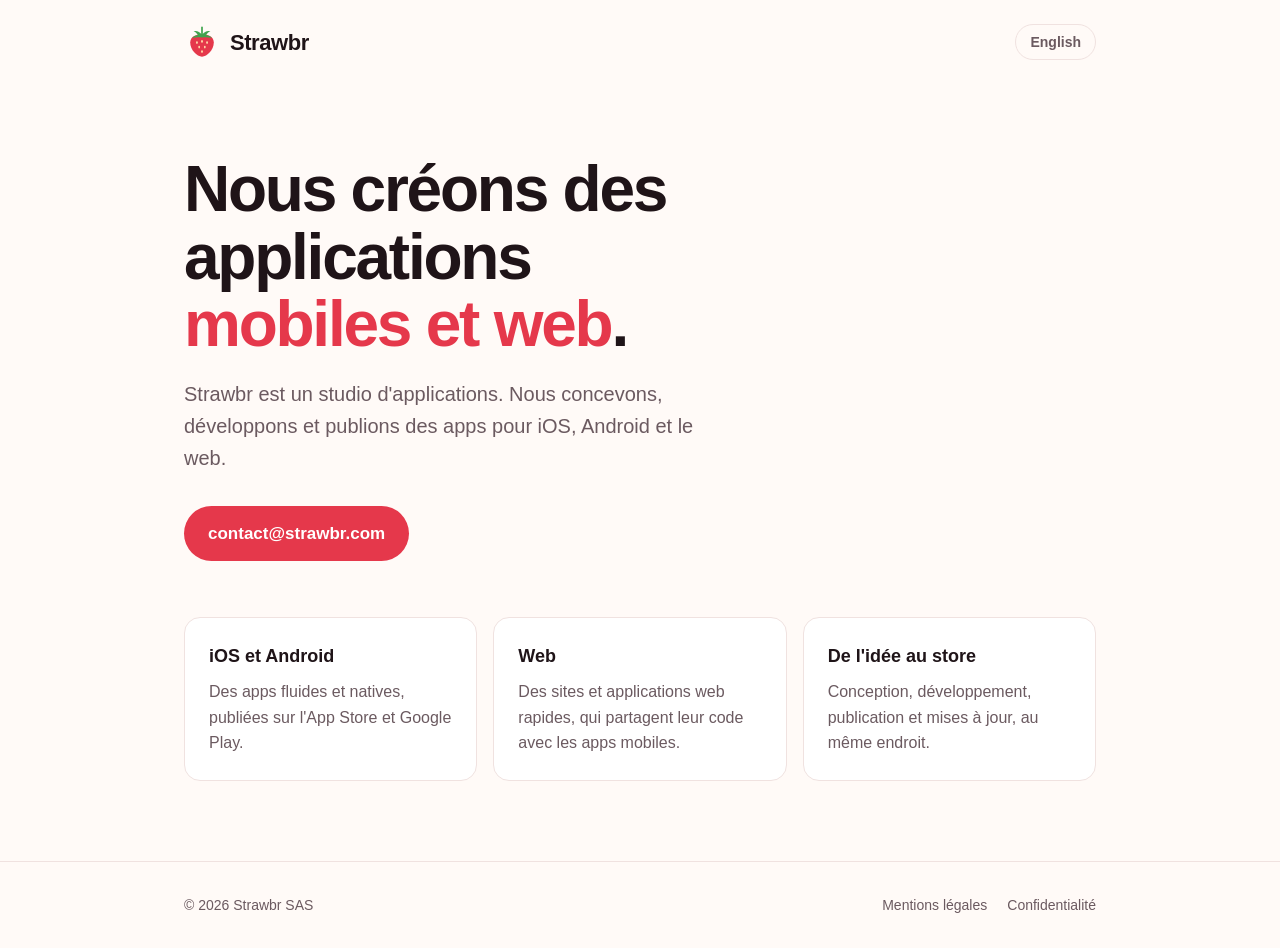
==== fr/index.html @ 4a1f8c60 "Add French version of the website French home page (/fr/), legal notice (/fr/mentions-legales/) and " ====
<!doctype html>
<html lang="fr">
  <head>
    <meta charset="utf-8" />
    <meta name="viewport" content="width=device-width, initial-scale=1" />
    <title>Strawbr — Applications mobiles et web</title>
    <meta name="description" content="Strawbr conçoit et développe des applications mobiles et web." />
    <link rel="icon" href="/assets/logo.svg" type="image/svg+xml" />
    <link rel="stylesheet" href="/assets/styles.css" />
    <link rel="alternate" hreflang="en" href="https://strawbr.com/" />
    <link rel="alternate" hreflang="fr" href="https://strawbr.com/fr/" />
  </head>
  <body>
    <header class="site-header">
      <div class="container">
        <a class="brand" href="/fr/"><img src="/assets/logo.svg" alt="" />Strawbr</a>
        <a class="language-switch" href="/" hreflang="en" lang="en">English</a>
      </div>
    </header>

    <main class="container">
      <section class="hero">
        <h1>Nous créons des applications <span>mobiles et web</span>.</h1>
        <p>Strawbr est un studio d'applications. Nous concevons, développons et publions des apps pour iOS, Android et le web.</p>
        <a class="button" href="mailto:contact@strawbr.com">contact@strawbr.com</a>
      </section>

      <ul class="services">
        <li>
          <h2>iOS et Android</h2>
          <p>Des apps fluides et natives, publiées sur l'App Store et Google Play.</p>
        </li>
        <li>
          <h2>Web</h2>
          <p>Des sites et applications web rapides, qui partagent leur code avec les apps mobiles.</p>
        </li>
        <li>
          <h2>De l'idée au store</h2>
          <p>Conception, développement, publication et mises à jour, au même endroit.</p>
        </li>
      </ul>
    </main>

    <footer class="site-footer">
      <div class="container">
        <span>© 2026 Strawbr SAS</span>
        <nav>
          <a href="/fr/mentions-legales/">Mentions légales</a>
          <a href="/fr/confidentialite/">Confidentialité</a>
        </nav>
      </div>
    </footer>
  </body>
</html>
---- assets/styles.css ----
:root {
  --color-background: #fffaf7;
  --color-surface: #ffffff;
  --color-ink: #1f1418;
  --color-ink-muted: #6b5a60;
  --color-border: #f0e2e0;
  --color-accent: #e5384b;
  --color-accent-soft: #fde8ea;

  --font-body: -apple-system, BlinkMacSystemFont, "Segoe UI", Roboto, "Helvetica Neue", Arial, sans-serif;
  --max-width-page: 960px;
  --max-width-text: 680px;
  --radius-card: 16px;
}

@media (prefers-color-scheme: dark) {
  :root {
    --color-background: #161013;
    --color-surface: #211a1d;
    --color-ink: #f7eef0;
    --color-ink-muted: #b3a2a8;
    --color-border: #33282c;
    --color-accent: #ff5a6c;
    --color-accent-soft: #3a1d23;
  }
}

*,
*::before,
*::after {
  box-sizing: border-box;
}

html {
  -webkit-text-size-adjust: 100%;
}

body {
  margin: 0;
  min-height: 100vh;
  display: flex;
  flex-direction: column;
  background: var(--color-background);
  color: var(--color-ink);
  font-family: var(--font-body);
  font-size: 17px;
  line-height: 1.6;
}

a {
  color: var(--color-accent);
}

.container {
  width: 100%;
  max-width: var(--max-width-page);
  margin: 0 auto;
  padding: 0 24px;
}

/* Header */

.site-header {
  padding: 24px 0;
}

.site-header .container {
  display: flex;
  align-items: center;
  justify-content: space-between;
  gap: 16px;
}

.language-switch {
  padding: 6px 14px;
  border: 1px solid var(--color-border);
  border-radius: 999px;
  color: var(--color-ink-muted);
  font-size: 14px;
  font-weight: 600;
  text-decoration: none;
}

.language-switch:hover {
  color: var(--color-ink);
  border-color: var(--color-ink-muted);
}

.brand {
  display: inline-flex;
  align-items: center;
  gap: 10px;
  color: var(--color-ink);
  font-size: 22px;
  font-weight: 700;
  letter-spacing: -0.02em;
  text-decoration: none;
}

.brand img {
  width: 36px;
  height: 36px;
}

main {
  flex: 1;
}

/* Home */

.hero {
  padding: 72px 0 56px;
}

.hero h1 {
  max-width: 14ch;
  margin: 0 0 20px;
  font-size: clamp(40px, 7vw, 64px);
  line-height: 1.05;
  letter-spacing: -0.035em;
}

.hero h1 span {
  color: var(--color-accent);
}

.hero p {
  max-width: 34rem;
  margin: 0 0 32px;
  color: var(--color-ink-muted);
  font-size: 20px;
}

.button {
  display: inline-block;
  padding: 14px 24px;
  border-radius: 999px;
  background: var(--color-accent);
  color: #ffffff;
  font-weight: 600;
  text-decoration: none;
}

.button:hover {
  filter: brightness(1.08);
}

.services {
  display: grid;
  grid-template-columns: repeat(auto-fit, minmax(240px, 1fr));
  gap: 16px;
  margin: 0 0 80px;
  padding: 0;
  list-style: none;
}

.services li {
  padding: 24px;
  border: 1px solid var(--color-border);
  border-radius: var(--radius-card);
  background: var(--color-surface);
}

.services h2 {
  margin: 0 0 8px;
  font-size: 18px;
}

.services p {
  margin: 0;
  color: var(--color-ink-muted);
  font-size: 16px;
}

/* Legal pages */

.legal {
  max-width: var(--max-width-text);
  padding: 32px 0 80px;
}

.legal h1 {
  margin: 0 0 8px;
  font-size: clamp(32px, 5vw, 44px);
  line-height: 1.15;
  letter-spacing: -0.03em;
}

.legal .updated {
  margin: 0 0 40px;
  color: var(--color-ink-muted);
}

.legal h2 {
  margin: 40px 0 12px;
  font-size: 22px;
  letter-spacing: -0.01em;
}

.legal address {
  font-style: normal;
}

.legal .summary {
  padding: 20px 24px;
  border-radius: var(--radius-card);
  background: var(--color-accent-soft);
}

/* Footer */

.site-footer {
  padding: 32px 0;
  border-top: 1px solid var(--color-border);
  color: var(--color-ink-muted);
  font-size: 14px;
}

.site-footer .container {
  display: flex;
  flex-wrap: wrap;
  justify-content: space-between;
  gap: 12px;
}

.site-footer nav {
  display: flex;
  gap: 20px;
}

.site-footer a {
  color: var(--color-ink-muted);
  text-decoration: none;
}

.site-footer a:hover {
  color: var(--color-ink);
  text-decoration: underline;
}
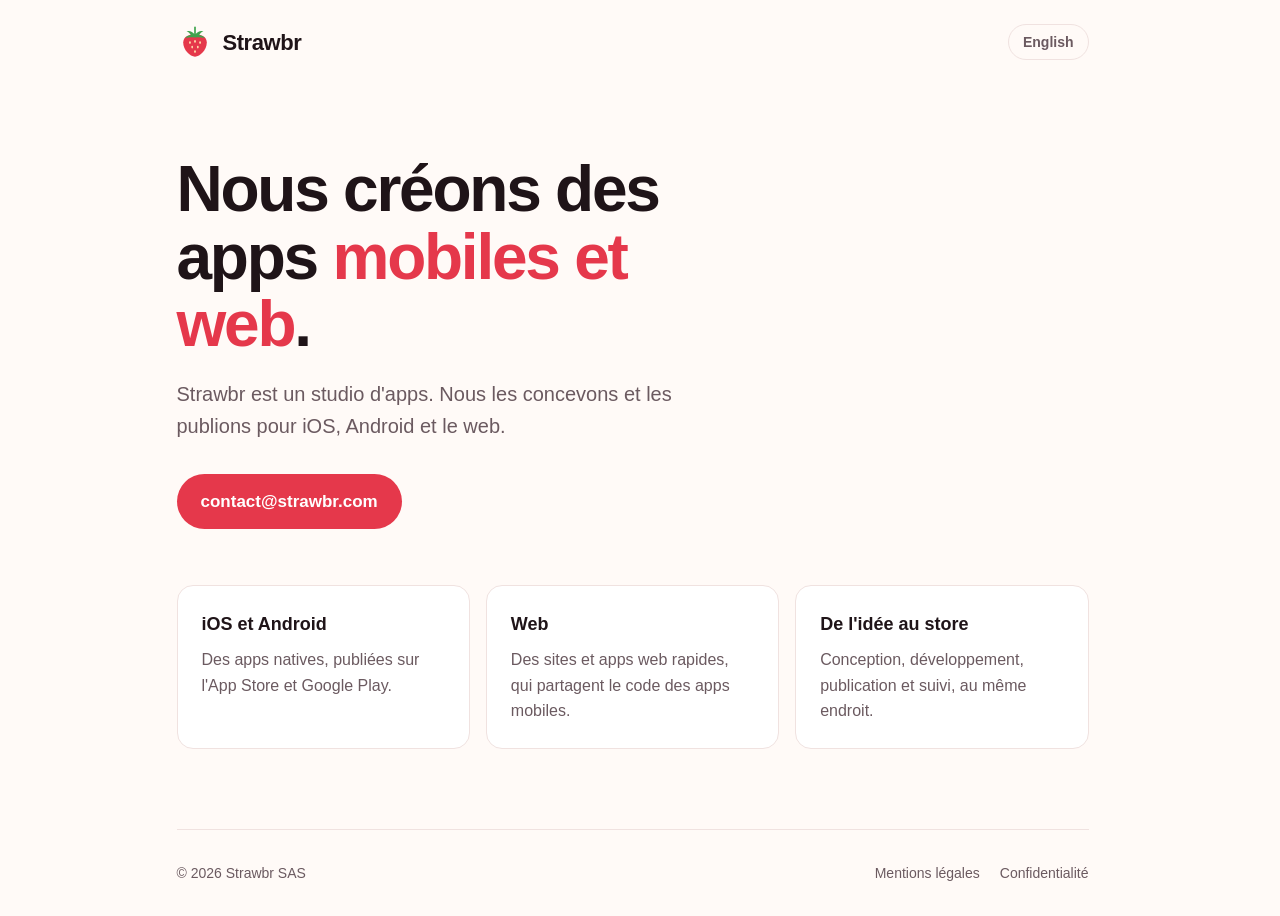
==== commit 85f92b4a: "Keep English and French home pages the same height The French hero title and text wrapped onto more " ====
--- a/fr/index.html
+++ b/fr/index.html
@@ -20,23 +20,23 @@
 
     <main class="container">
       <section class="hero">
-        <h1>Nous créons des applications <span>mobiles et web</span>.</h1>
-        <p>Strawbr est un studio d'applications. Nous concevons, développons et publions des apps pour iOS, Android et le web.</p>
+        <h1>Nous créons des apps <span>mobiles et web</span>.</h1>
+        <p>Strawbr est un studio d'apps. Nous les concevons et les publions pour iOS, Android et le web.</p>
         <a class="button" href="mailto:contact@strawbr.com">contact@strawbr.com</a>
       </section>
 
       <ul class="services">
         <li>
           <h2>iOS et Android</h2>
-          <p>Des apps fluides et natives, publiées sur l'App Store et Google Play.</p>
+          <p>Des apps natives, publiées sur l'App Store et Google Play.</p>
         </li>
         <li>
           <h2>Web</h2>
-          <p>Des sites et applications web rapides, qui partagent leur code avec les apps mobiles.</p>
+          <p>Des sites et apps web rapides, qui partagent le code des apps mobiles.</p>
         </li>
         <li>
           <h2>De l'idée au store</h2>
-          <p>Conception, développement, publication et mises à jour, au même endroit.</p>
+          <p>Conception, développement, publication et suivi, au même endroit.</p>
         </li>
       </ul>
     </main>
--- a/assets/styles.css
+++ b/assets/styles.css
@@ -33,6 +33,7 @@
 
 html {
   -webkit-text-size-adjust: 100%;
+  scrollbar-gutter: stable; /* Évite le décalage entre une page courte et une page qui défile */
 }
 
 body {
@@ -113,7 +114,7 @@
 }
 
 .hero h1 {
-  max-width: 14ch;
+  max-width: 16ch; /* Le titre tient sur 2 lignes en anglais comme en français */
   margin: 0 0 20px;
   font-size: clamp(40px, 7vw, 64px);
   line-height: 1.05;
@@ -210,13 +211,16 @@
 /* Footer */
 
 .site-footer {
+  padding: 0 24px;
+  color: var(--color-ink-muted);
+  font-size: 14px;
+}
+
+/* Ligne limitée au contenu : elle ne s'arrête pas avant la place réservée à la barre de défilement */
+.site-footer .container {
+  max-width: calc(var(--max-width-page) - 48px);
   padding: 32px 0;
   border-top: 1px solid var(--color-border);
-  color: var(--color-ink-muted);
-  font-size: 14px;
-}
-
-.site-footer .container {
   display: flex;
   flex-wrap: wrap;
   justify-content: space-between;
